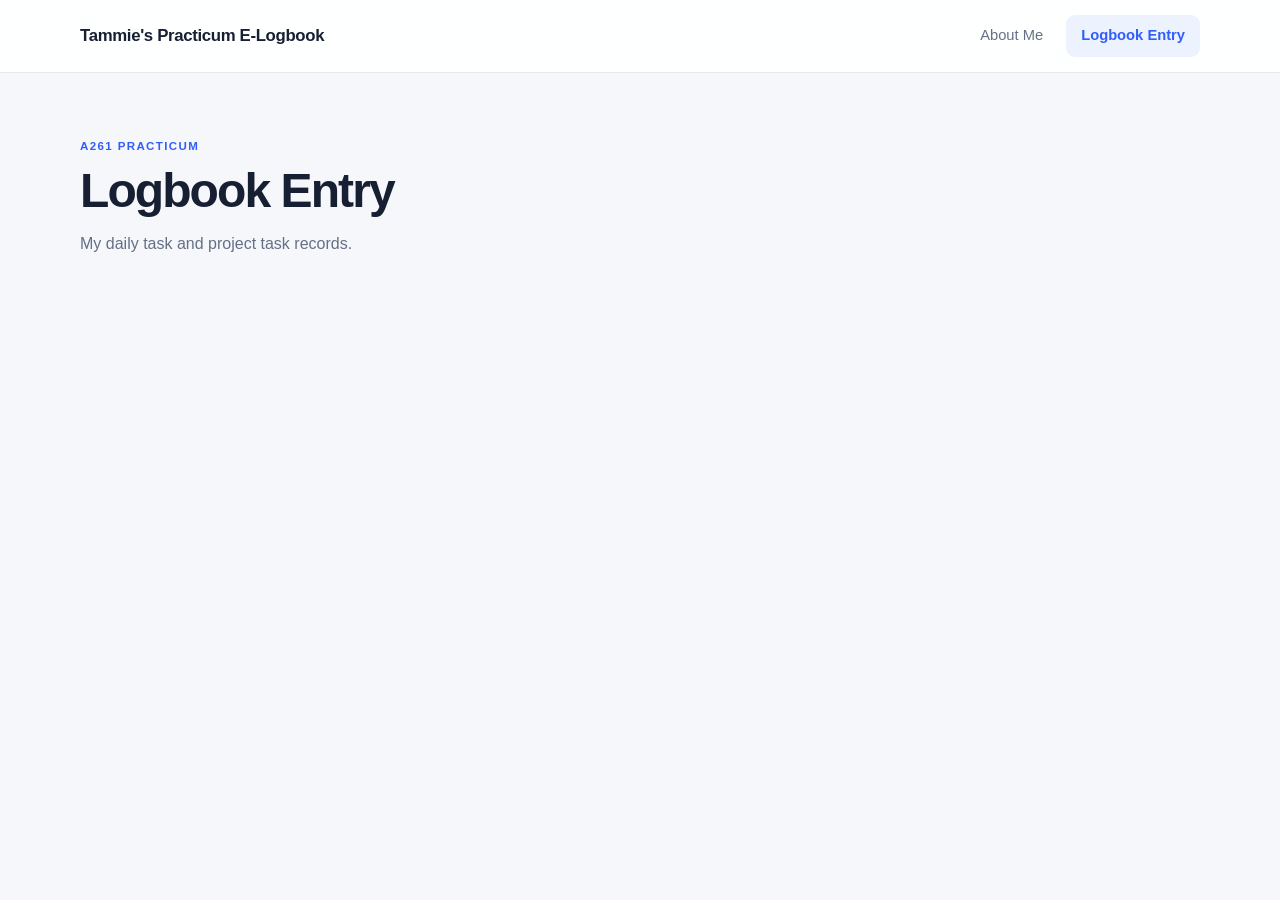
==== logbook.html @ 85a48ab7 "Build About Me page" ====
<!DOCTYPE html>
<html lang="en">
<head>
    <meta charset="UTF-8">
    <meta name="viewport" content="width=device-width, initial-scale=1.0">

    <title>Practicum E-Logbook</title>

    <link rel="stylesheet" href="assets/css/style.css">
</head>

<body>

    <header class="site-header">

        <div class="navbar container">

            <a href="index.html" class="brand">
                Tammie's Practicum E-Logbook
            </a>

            <nav class="nav-menu">

                <a href="index.html" class="nav-link">
                    About Me
                </a>

                <a href="logbook.html" class="nav-link active">
                    Logbook Entry
                </a>

            </nav>

        </div>

    </header>


    <main class="container main-content">

        <section class="page-heading">

            <p class="eyebrow">
                A261 PRACTICUM
            </p>

            <h1>
                Logbook Entry
            </h1>

            <p>
                My daily task and project task records.
            </p>

        </section>

    </main>

</body>
</html>
---- assets/css/style.css ----
/* ========================================
   GLOBAL
======================================== */

:root {
    --background: #f5f7fb;
    --surface: #ffffff;

    --text-primary: #172033;
    --text-secondary: #667085;

    --border: #e5e9f0;

    --primary: #315efb;
    --primary-dark: #2448c8;
    --primary-light: #edf2ff;

    --shadow:
        0 8px 30px rgba(16, 24, 40, 0.06);

    --radius-lg: 20px;
    --radius-md: 14px;
}


* {
    box-sizing: border-box;
    margin: 0;
    padding: 0;
}


html {
    scroll-behavior: smooth;
}


body {
    font-family:
        Inter,
        -apple-system,
        BlinkMacSystemFont,
        "Segoe UI",
        Arial,
        sans-serif;

    background: var(--background);
    color: var(--text-primary);

    line-height: 1.6;
}


a {
    color: inherit;
    text-decoration: none;
}


.container {
    width: min(1120px, calc(100% - 40px));
    margin: 0 auto;
}



/* ========================================
   HEADER
======================================== */

.site-header {
    background: rgba(255, 255, 255, 0.95);
    border-bottom: 1px solid var(--border);

    position: sticky;
    top: 0;

    z-index: 100;
}


.navbar {
    min-height: 72px;

    display: flex;
    align-items: center;
    justify-content: space-between;
}


.brand {
    font-size: 1.05rem;
    font-weight: 700;

    letter-spacing: -0.02em;
}


.nav-menu {
    display: flex;
    align-items: center;

    gap: 8px;
}


.nav-link {
    padding: 9px 15px;

    border-radius: 9px;

    color: var(--text-secondary);

    font-size: 0.92rem;
    font-weight: 500;

    transition: 0.2s ease;
}


.nav-link:hover {
    background: var(--primary-light);
    color: var(--primary);
}


.nav-link.active {
    background: var(--primary-light);
    color: var(--primary);

    font-weight: 600;
}



/* ========================================
   MAIN CONTENT
======================================== */

.main-content {
    padding-top: 64px;
    padding-bottom: 80px;
}


.page-heading {
    max-width: 700px;

    margin-bottom: 34px;
}


.eyebrow,
.section-label {
    color: var(--primary);

    font-size: 0.72rem;
    font-weight: 700;

    letter-spacing: 0.12em;

    text-transform: uppercase;
}


.page-heading h1 {
    margin-top: 8px;

    font-size: clamp(2rem, 5vw, 3rem);

    letter-spacing: -0.04em;

    line-height: 1.15;
}


.page-heading > p:last-child {
    color: var(--text-secondary);

    margin-top: 12px;

    font-size: 1rem;
}



/* ========================================
   PROGRESS CARD
======================================== */

.progress-card {
    background:
        linear-gradient(
            135deg,
            #172033,
            #253152
        );

    color: white;

    padding: 30px;

    border-radius: var(--radius-lg);

    box-shadow: var(--shadow);

    margin-bottom: 26px;
}


.progress-header {
    display: flex;
    align-items: flex-start;
    justify-content: space-between;

    gap: 20px;
}


.progress-card .section-label {
    color: #aabcfb;
}


.progress-header h2 {
    margin-top: 5px;

    font-size: 1.5rem;

    letter-spacing: -0.03em;
}


.progress-percentage {
    font-size: 2rem;
    font-weight: 700;

    letter-spacing: -0.04em;
}


.practicum-period {
    margin-top: 26px;

    display: flex;
    justify-content: space-between;

    gap: 20px;

    color: #c7cedd;

    font-size: 0.9rem;
}


.practicum-period strong {
    color: white;

    font-weight: 600;
}


.progress-track {
    height: 10px;

    margin-top: 14px;

    background: rgba(255, 255, 255, 0.15);

    border-radius: 999px;

    overflow: hidden;
}


.progress-fill {
    width: 0%;
    height: 100%;

    background: #ffffff;

    border-radius: inherit;

    transition: width 0.6s ease;
}


.progress-footer {
    margin-top: 12px;

    display: flex;
    justify-content: space-between;

    color: #c7cedd;

    font-size: 0.82rem;
}



/* ========================================
   INFORMATION
======================================== */

.information-grid {
    display: grid;

    grid-template-columns:
        repeat(2, minmax(0, 1fr));

    gap: 26px;

    margin-bottom: 26px;
}


.info-card {
    background: var(--surface);

    border: 1px solid var(--border);

    border-radius: var(--radius-lg);

    padding: 28px;

    box-shadow: var(--shadow);
}


.card-heading {
    display: flex;
    align-items: center;

    gap: 14px;

    margin-bottom: 25px;
}


.card-heading h2 {
    margin-top: 2px;

    font-size: 1.18rem;

    letter-spacing: -0.02em;
}


.card-number {
    width: 42px;
    height: 42px;

    flex-shrink: 0;

    display: grid;
    place-items: center;

    background: var(--primary-light);
    color: var(--primary);

    border-radius: 12px;

    font-size: 0.78rem;
    font-weight: 700;
}


.info-list {
    display: flex;
    flex-direction: column;
}


.info-row {
    display: grid;

    grid-template-columns:
        minmax(120px, 0.8fr)
        minmax(0, 1.5fr);

    gap: 18px;

    padding: 14px 0;

    border-bottom: 1px solid var(--border);
}


.info-row:last-child {
    border-bottom: 0;
}


.info-label {
    color: var(--text-secondary);

    font-size: 0.85rem;
}


.info-value {
    font-size: 0.9rem;
    font-weight: 500;

    overflow-wrap: anywhere;
}



/* ========================================
   UNIVERSITY SUPERVISOR
======================================== */

.supervisor-card {
    margin-bottom: 0;
}


.supervisor-grid {
    display: grid;

    grid-template-columns:
        repeat(2, minmax(0, 1fr));

    gap: 20px;
}


.supervisor-item {
    padding: 20px;

    border: 1px solid var(--border);

    background: #fafbfc;

    border-radius: var(--radius-md);
}


.supervisor-title {
    color: var(--text-secondary);

    font-size: 0.78rem;

    margin-bottom: 5px;
}


.supervisor-item h3 {
    font-size: 1rem;

    margin-bottom: 5px;
}


.supervisor-item > p:not(.supervisor-title) {
    color: var(--text-secondary);

    font-size: 0.85rem;
}


.supervisor-item a {
    display: inline-block;

    margin-top: 10px;

    color: var(--primary);

    font-size: 0.85rem;
    font-weight: 500;
}



/* ========================================
   FOOTER
======================================== */

.site-footer {
    padding: 28px 0;

    background: white;

    border-top: 1px solid var(--border);

    color: var(--text-secondary);

    text-align: center;

    font-size: 0.8rem;
}


.footer-note {
    margin-top: 3px;
}



/* ========================================
   TABLET
======================================== */

@media (max-width: 850px) {

    .information-grid {
        grid-template-columns: 1fr;
    }


    .supervisor-grid {
        grid-template-columns: 1fr;
    }

}



/* ========================================
   MOBILE
======================================== */

@media (max-width: 600px) {

    .container {
        width: min(100% - 28px, 1120px);
    }


    .navbar {
        min-height: auto;

        padding-top: 14px;
        padding-bottom: 14px;

        flex-direction: column;
        align-items: flex-start;

        gap: 12px;
    }


    .nav-menu {
        width: 100%;
    }


    .nav-link {
        flex: 1;

        text-align: center;
    }


    .main-content {
        padding-top: 40px;
        padding-bottom: 50px;
    }


    .progress-card {
        padding: 22px;
    }


    .progress-percentage {
        font-size: 1.6rem;
    }


    .practicum-period {
        flex-direction: column;

        gap: 3px;
    }


    .info-card {
        padding: 22px;
    }


    .info-row {
        grid-template-columns: 1fr;

        gap: 4px;
    }


    .progress-footer {
        flex-direction: column;

        gap: 2px;
    }

}
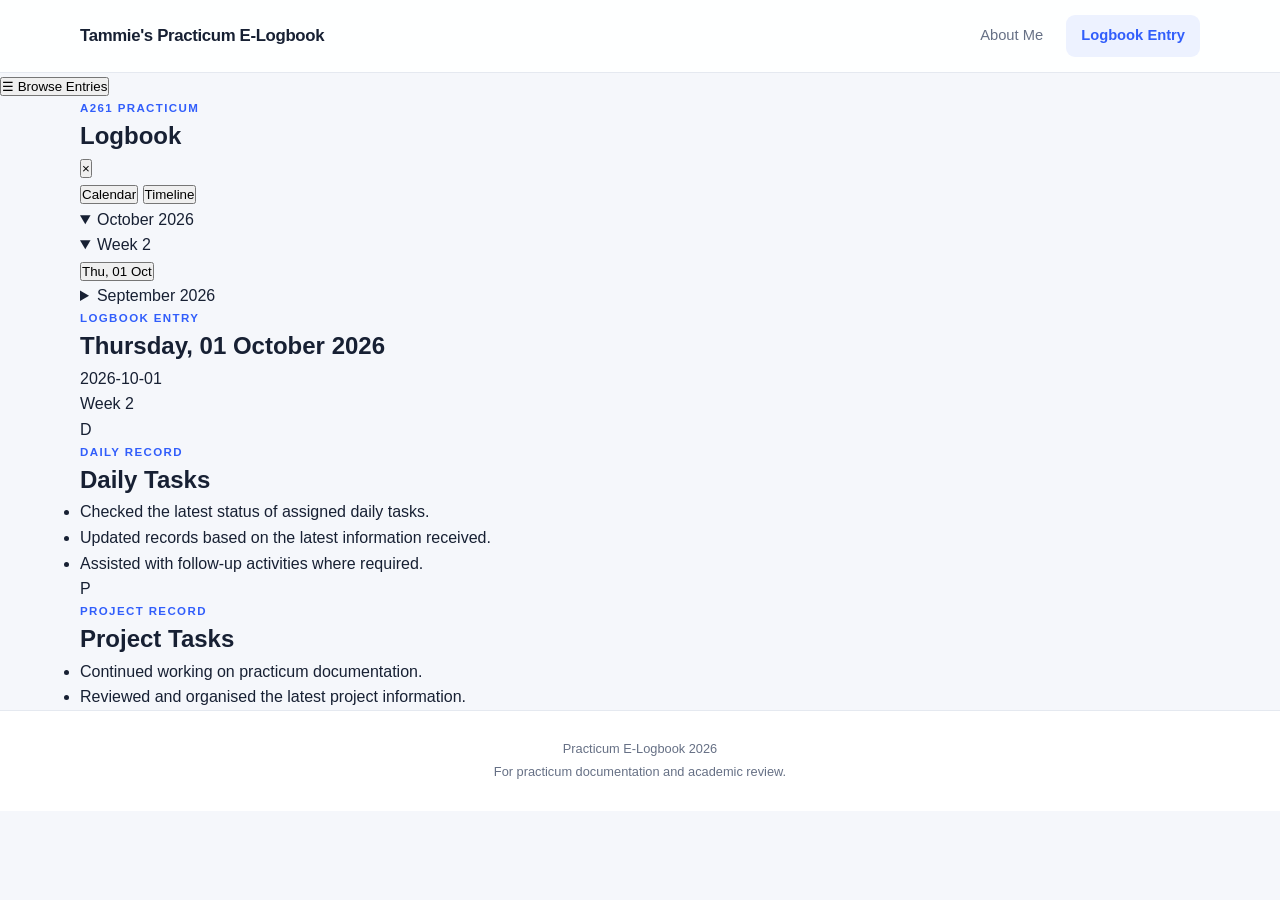
==== commit 087fa917: "Build logbook calendar and timeline interface" ====
--- a/logbook.html
+++ b/logbook.html
@@ -1,31 +1,57 @@
 <!DOCTYPE html>
 <html lang="en">
+
 <head>
     <meta charset="UTF-8">
-    <meta name="viewport" content="width=device-width, initial-scale=1.0">
-
-    <title>Practicum E-Logbook</title>
-
-    <link rel="stylesheet" href="assets/css/style.css">
+
+    <meta
+        name="viewport"
+        content="width=device-width, initial-scale=1.0"
+    >
+
+    <title>
+        Practicum E-Logbook | Logbook Entry
+    </title>
+
+    <link
+        rel="stylesheet"
+        href="assets/css/style.css"
+    >
 </head>
 
+
 <body>
 
+    <!-- =====================================
+         HEADER
+    ====================================== -->
+
     <header class="site-header">
 
         <div class="navbar container">
 
-            <a href="index.html" class="brand">
+            <a
+                href="index.html"
+                class="brand"
+            >
                 Tammie's Practicum E-Logbook
             </a>
 
+
             <nav class="nav-menu">
 
-                <a href="index.html" class="nav-link">
+                <a
+                    href="index.html"
+                    class="nav-link"
+                >
                     About Me
                 </a>
 
-                <a href="logbook.html" class="nav-link active">
+
+                <a
+                    href="logbook.html"
+                    class="nav-link active"
+                >
                     Logbook Entry
                 </a>
 
@@ -36,25 +62,345 @@
     </header>
 
 
-    <main class="container main-content">
-
-        <section class="page-heading">
-
-            <p class="eyebrow">
-                A261 PRACTICUM
+    <!-- =====================================
+         MOBILE DRAWER BUTTON
+    ====================================== -->
+
+    <button
+        class="drawer-toggle"
+        id="drawerToggle"
+        type="button"
+        aria-label="Open logbook navigation"
+    >
+        ☰
+        <span>Browse Entries</span>
+    </button>
+
+
+    <div
+        class="drawer-overlay"
+        id="drawerOverlay"
+    ></div>
+
+
+    <!-- =====================================
+         LOGBOOK
+    ====================================== -->
+
+    <!--
+        Change data-practicum-start
+        to your actual official practicum start date.
+    -->
+
+    <main
+        class="logbook-shell container"
+        id="logbookApp"
+        data-practicum-start="2026-09-22"
+    >
+
+
+        <!-- =================================
+             LEFT DRAWER / SIDEBAR
+        ================================== -->
+
+        <aside
+            class="logbook-drawer"
+            id="logbookDrawer"
+        >
+
+            <div class="drawer-header">
+
+                <div>
+                    <p class="section-label">
+                        A261 PRACTICUM
+                    </p>
+
+                    <h2>
+                        Logbook
+                    </h2>
+                </div>
+
+
+                <button
+                    class="drawer-close"
+                    id="drawerClose"
+                    type="button"
+                    aria-label="Close navigation"
+                >
+                    ×
+                </button>
+
+            </div>
+
+
+            <!-- Calendar / Timeline switch -->
+
+            <div class="drawer-view-switch">
+
+                <button
+                    class="drawer-view-button"
+                    id="calendarViewButton"
+                    type="button"
+                    data-view="calendar"
+                >
+                    Calendar
+                </button>
+
+
+                <button
+                    class="drawer-view-button active"
+                    id="timelineViewButton"
+                    type="button"
+                    data-view="timeline"
+                >
+                    Timeline
+                </button>
+
+            </div>
+
+
+            <!-- =============================
+                 CALENDAR VIEW
+            ============================== -->
+
+            <div
+                class="drawer-panel"
+                id="calendarPanel"
+                hidden
+            >
+
+                <div class="calendar-header">
+
+                    <button
+                        id="previousMonth"
+                        class="calendar-nav-button"
+                        type="button"
+                        aria-label="Previous month"
+                    >
+                        ←
+                    </button>
+
+
+                    <h3 id="calendarMonthTitle">
+                        Month
+                    </h3>
+
+
+                    <button
+                        id="nextMonth"
+                        class="calendar-nav-button"
+                        type="button"
+                        aria-label="Next month"
+                    >
+                        →
+                    </button>
+
+                </div>
+
+
+                <div class="calendar-weekdays">
+
+                    <span>Sun</span>
+                    <span>Mon</span>
+                    <span>Tue</span>
+                    <span>Wed</span>
+                    <span>Thu</span>
+                    <span>Fri</span>
+                    <span>Sat</span>
+
+                </div>
+
+
+                <div
+                    class="calendar-grid"
+                    id="calendarGrid"
+                ></div>
+
+            </div>
+
+
+            <!-- =============================
+                 TIMELINE VIEW
+            ============================== -->
+
+            <div
+                class="drawer-panel"
+                id="timelinePanel"
+            >
+
+                <div
+                    class="timeline-list"
+                    id="timelineList"
+                >
+
+                    <p class="drawer-loading">
+                        Loading logbook...
+                    </p>
+
+                </div>
+
+            </div>
+
+        </aside>
+
+
+        <!-- =================================
+             MAIN ENTRY DISPLAY
+        ================================== -->
+
+        <section class="logbook-content">
+
+
+            <!-- Entry heading -->
+
+            <div class="entry-heading">
+
+                <div>
+
+                    <p class="section-label">
+                        LOGBOOK ENTRY
+                    </p>
+
+                    <h1 id="selectedDateTitle">
+                        Select a logbook entry
+                    </h1>
+
+
+                    <p
+                        class="entry-date-code"
+                        id="selectedDateCode"
+                    >
+                        Choose a date from the Calendar or Timeline.
+                    </p>
+
+                </div>
+
+
+                <span
+                    class="week-badge"
+                    id="selectedWeekBadge"
+                    hidden
+                >
+                    Week 1
+                </span>
+
+            </div>
+
+
+            <!-- =============================
+                 DAILY TASKS
+            ============================== -->
+
+            <article class="task-card">
+
+                <div class="task-card-header">
+
+                    <div class="task-icon">
+                        D
+                    </div>
+
+
+                    <div>
+
+                        <p class="section-label">
+                            DAILY RECORD
+                        </p>
+
+                        <h2>
+                            Daily Tasks
+                        </h2>
+
+                    </div>
+
+                </div>
+
+
+                <div
+                    class="task-content"
+                    id="dailyTasks"
+                >
+
+                    <p class="empty-task-message">
+                        Select a date to view the daily tasks.
+                    </p>
+
+                </div>
+
+            </article>
+
+
+            <!-- =============================
+                 PROJECT TASKS
+            ============================== -->
+
+            <article class="task-card">
+
+                <div class="task-card-header">
+
+                    <div class="task-icon">
+                        P
+                    </div>
+
+
+                    <div>
+
+                        <p class="section-label">
+                            PROJECT RECORD
+                        </p>
+
+                        <h2>
+                            Project Tasks
+                        </h2>
+
+                    </div>
+
+                </div>
+
+
+                <div
+                    class="task-content"
+                    id="projectTasks"
+                >
+
+                    <p class="empty-task-message">
+                        Select a date to view the project tasks.
+                    </p>
+
+                </div>
+
+            </article>
+
+        </section>
+
+    </main>
+
+
+    <!-- =====================================
+         FOOTER
+    ====================================== -->
+
+    <footer class="site-footer">
+
+        <div class="container">
+
+            <p>
+                Practicum E-Logbook
+                <span id="currentYear"></span>
             </p>
 
-            <h1>
-                Logbook Entry
-            </h1>
-
-            <p>
-                My daily task and project task records.
+
+            <p class="footer-note">
+                For practicum documentation and academic review.
             </p>
 
-        </section>
-
-    </main>
+        </div>
+
+    </footer>
+
+
+    <script src="assets/js/app.js"></script>
+    <script src="assets/js/logbook.js"></script>
 
 </body>
+
 </html>
--- a/assets/css/style.css
+++ b/assets/css/style.css
@@ -594,4 +594,793 @@
         gap: 2px;
     }
 
+/* ========================================
+   LOGBOOK PAGE
+======================================== */
+
+.logbook-shell {
+    display: grid;
+
+    grid-template-columns:
+        300px
+        minmax(0, 1fr);
+
+    gap: 30px;
+
+    padding-top: 44px;
+    padding-bottom: 80px;
+
+    min-height: calc(100vh - 72px);
+}
+
+
+
+/* ========================================
+   LOGBOOK DRAWER
+======================================== */
+
+.logbook-drawer {
+    position: sticky;
+
+    top: 100px;
+
+    align-self: start;
+
+    max-height: calc(100vh - 125px);
+
+    overflow-y: auto;
+
+    background: var(--surface);
+
+    border: 1px solid var(--border);
+
+    border-radius: var(--radius-lg);
+
+    box-shadow: var(--shadow);
+
+    padding: 22px;
+}
+
+
+.drawer-header {
+    display: flex;
+
+    align-items: center;
+    justify-content: space-between;
+
+    gap: 15px;
+
+    margin-bottom: 20px;
+}
+
+
+.drawer-header h2 {
+    margin-top: 3px;
+
+    font-size: 1.35rem;
+
+    letter-spacing: -0.03em;
+}
+
+
+.drawer-close {
+    display: none;
+
+    border: 0;
+    background: transparent;
+
+    color: var(--text-secondary);
+
+    font-size: 1.8rem;
+
+    cursor: pointer;
+}
+
+
+
+/* ========================================
+   CALENDAR / TIMELINE SWITCH
+======================================== */
+
+.drawer-view-switch {
+    display: grid;
+
+    grid-template-columns: 1fr 1fr;
+
+    padding: 4px;
+
+    margin-bottom: 22px;
+
+    background: #f1f3f7;
+
+    border-radius: 10px;
+}
+
+
+.drawer-view-button {
+    border: 0;
+
+    background: transparent;
+
+    padding: 9px 10px;
+
+    border-radius: 8px;
+
+    font-family: inherit;
+
+    font-size: 0.85rem;
+    font-weight: 600;
+
+    color: var(--text-secondary);
+
+    cursor: pointer;
+
+    transition: 0.2s ease;
+}
+
+
+.drawer-view-button:hover {
+    color: var(--primary);
+}
+
+
+.drawer-view-button.active {
+    background: white;
+
+    color: var(--primary);
+
+    box-shadow:
+        0 2px 8px rgba(16, 24, 40, 0.08);
+}
+
+
+.drawer-loading {
+    color: var(--text-secondary);
+
+    font-size: 0.85rem;
+
+    padding: 12px 0;
+}
+
+
+
+/* ========================================
+   CALENDAR
+======================================== */
+
+.calendar-header {
+    display: grid;
+
+    grid-template-columns:
+        34px
+        1fr
+        34px;
+
+    align-items: center;
+
+    gap: 8px;
+
+    margin-bottom: 16px;
+}
+
+
+.calendar-header h3 {
+    text-align: center;
+
+    font-size: 0.95rem;
+}
+
+
+.calendar-nav-button {
+    width: 34px;
+    height: 34px;
+
+    border: 1px solid var(--border);
+
+    background: white;
+
+    border-radius: 8px;
+
+    cursor: pointer;
+
+    color: var(--text-secondary);
+
+    transition: 0.2s ease;
+}
+
+
+.calendar-nav-button:hover {
+    border-color: var(--primary);
+
+    color: var(--primary);
+}
+
+
+.calendar-weekdays,
+.calendar-grid {
+    display: grid;
+
+    grid-template-columns:
+        repeat(7, 1fr);
+
+    gap: 4px;
+}
+
+
+.calendar-weekdays {
+    margin-bottom: 7px;
+}
+
+
+.calendar-weekdays span {
+    text-align: center;
+
+    color: var(--text-secondary);
+
+    font-size: 0.66rem;
+    font-weight: 600;
+}
+
+
+.calendar-day {
+    aspect-ratio: 1;
+
+    display: grid;
+    place-items: center;
+
+    border: 0;
+
+    border-radius: 8px;
+
+    background: transparent;
+
+    color: #a1a8b5;
+
+    font-family: inherit;
+
+    font-size: 0.75rem;
+}
+
+
+button.calendar-day {
+    color: var(--text-primary);
+
+    cursor: pointer;
+
+    font-weight: 600;
+
+    background: var(--primary-light);
+
+    transition: 0.2s ease;
+}
+
+
+button.calendar-day:hover {
+    background: var(--primary);
+
+    color: white;
+}
+
+
+button.calendar-day.selected {
+    background: var(--primary);
+
+    color: white;
+}
+
+
+.calendar-day.today {
+    outline: 1px solid var(--primary);
+
+    outline-offset: -2px;
+}
+
+
+.calendar-day-empty {
+    aspect-ratio: 1;
+}
+
+
+
+/* ========================================
+   TIMELINE
+======================================== */
+
+.timeline-list {
+    display: flex;
+
+    flex-direction: column;
+
+    gap: 12px;
+}
+
+
+.timeline-month,
+.timeline-week {
+    border: 0;
+}
+
+
+.timeline-month > summary,
+.timeline-week > summary {
+    list-style: none;
+
+    cursor: pointer;
+}
+
+
+.timeline-month > summary::-webkit-details-marker,
+.timeline-week > summary::-webkit-details-marker {
+    display: none;
+}
+
+
+.timeline-month-title {
+    position: relative;
+
+    padding: 10px 28px 10px 10px;
+
+    border-radius: 9px;
+
+    font-size: 0.86rem;
+    font-weight: 700;
+
+    color: var(--text-primary);
+
+    background: #f7f8fa;
+}
+
+
+.timeline-month-title::after {
+    content: "⌄";
+
+    position: absolute;
+
+    right: 10px;
+    top: 50%;
+
+    transform:
+        translateY(-50%)
+        rotate(-90deg);
+
+    color: var(--text-secondary);
+
+    transition: transform 0.2s ease;
+}
+
+
+.timeline-month[open]
+.timeline-month-title::after {
+    transform:
+        translateY(-50%)
+        rotate(0deg);
+}
+
+
+.timeline-month-content {
+    padding:
+        8px
+        0
+        2px
+        10px;
+}
+
+
+.timeline-week {
+    margin-top: 5px;
+
+    border-left:
+        1px solid
+        var(--border);
+
+    padding-left: 11px;
+}
+
+
+.timeline-week-title {
+    position: relative;
+
+    padding: 6px 22px 6px 3px;
+
+    color: var(--text-secondary);
+
+    font-size: 0.76rem;
+    font-weight: 600;
+}
+
+
+.timeline-date-list {
+    display: flex;
+
+    flex-direction: column;
+
+    gap: 4px;
+
+    padding-bottom: 7px;
+}
+
+
+.timeline-date-button {
+    width: 100%;
+
+    border: 0;
+
+    background: transparent;
+
+    border-radius: 8px;
+
+    padding: 8px 10px;
+
+    text-align: left;
+
+    color: var(--text-secondary);
+
+    font-family: inherit;
+
+    font-size: 0.78rem;
+
+    cursor: pointer;
+
+    transition: 0.2s ease;
+}
+
+
+.timeline-date-button:hover {
+    background: var(--primary-light);
+
+    color: var(--primary);
+}
+
+
+.timeline-date-button.selected {
+    background: var(--primary);
+
+    color: white;
+
+    font-weight: 600;
+}
+
+
+
+/* ========================================
+   LOGBOOK CONTENT
+======================================== */
+
+.logbook-content {
+    min-width: 0;
+}
+
+
+.entry-heading {
+    display: flex;
+
+    align-items: flex-start;
+    justify-content: space-between;
+
+    gap: 20px;
+
+    margin-bottom: 28px;
+}
+
+
+.entry-heading h1 {
+    margin-top: 6px;
+
+    font-size:
+        clamp(1.8rem, 4vw, 2.7rem);
+
+    letter-spacing: -0.04em;
+
+    line-height: 1.15;
+}
+
+
+.entry-date-code {
+    margin-top: 8px;
+
+    color: var(--text-secondary);
+
+    font-size: 0.9rem;
+}
+
+
+.week-badge {
+    flex-shrink: 0;
+
+    padding: 8px 13px;
+
+    border-radius: 999px;
+
+    background: var(--primary-light);
+
+    color: var(--primary);
+
+    font-size: 0.8rem;
+    font-weight: 700;
+}
+
+
+
+/* ========================================
+   TASK CARDS
+======================================== */
+
+.task-card {
+    background: white;
+
+    border: 1px solid var(--border);
+
+    border-radius: var(--radius-lg);
+
+    padding: 28px;
+
+    box-shadow: var(--shadow);
+
+    margin-bottom: 24px;
+}
+
+
+.task-card-header {
+    display: flex;
+
+    align-items: center;
+
+    gap: 14px;
+
+    margin-bottom: 22px;
+}
+
+
+.task-card-header h2 {
+    margin-top: 2px;
+
+    font-size: 1.2rem;
+}
+
+
+.task-icon {
+    width: 42px;
+    height: 42px;
+
+    flex-shrink: 0;
+
+    display: grid;
+    place-items: center;
+
+    border-radius: 12px;
+
+    background: var(--primary-light);
+
+    color: var(--primary);
+
+    font-size: 0.78rem;
+    font-weight: 800;
+}
+
+
+.task-list {
+    display: flex;
+
+    flex-direction: column;
+
+    gap: 12px;
+
+    list-style: none;
+}
+
+
+.task-list li {
+    position: relative;
+
+    padding:
+        13px
+        15px
+        13px
+        38px;
+
+    background: #fafbfc;
+
+    border: 1px solid var(--border);
+
+    border-radius: 12px;
+
+    color: #344054;
+
+    font-size: 0.9rem;
+}
+
+
+.task-list li::before {
+    content: "";
+
+    position: absolute;
+
+    left: 16px;
+    top: 19px;
+
+    width: 7px;
+    height: 7px;
+
+    background: var(--primary);
+
+    border-radius: 50%;
+}
+
+
+.empty-task-message {
+    padding: 18px;
+
+    background: #fafbfc;
+
+    border:
+        1px dashed
+        var(--border);
+
+    border-radius: 12px;
+
+    color: var(--text-secondary);
+
+    font-size: 0.88rem;
+}
+
+
+
+/* ========================================
+   MOBILE DRAWER TOGGLE
+======================================== */
+
+.drawer-toggle {
+    display: none;
+}
+
+
+.drawer-overlay {
+    display: none;
+}
+
+
+
+/* ========================================
+   LOGBOOK TABLET
+======================================== */
+
+@media (max-width: 900px) {
+
+    .logbook-shell {
+        grid-template-columns: 260px 1fr;
+
+        gap: 20px;
+    }
+
+}
+
+
+
+/* ========================================
+   LOGBOOK MOBILE
+======================================== */
+
+@media (max-width: 720px) {
+
+    .drawer-toggle {
+        display: flex;
+
+        align-items: center;
+
+        gap: 8px;
+
+        position: fixed;
+
+        left: 14px;
+        bottom: 18px;
+
+        z-index: 180;
+
+        border: 0;
+
+        background: var(--primary);
+
+        color: white;
+
+        padding: 12px 16px;
+
+        border-radius: 999px;
+
+        box-shadow:
+            0 8px 25px
+            rgba(49, 94, 251, 0.3);
+
+        font-family: inherit;
+
+        font-size: 0.82rem;
+        font-weight: 600;
+
+        cursor: pointer;
+    }
+
+
+    .logbook-shell {
+        display: block;
+
+        padding-top: 38px;
+        padding-bottom: 70px;
+    }
+
+
+    .logbook-drawer {
+        position: fixed;
+
+        top: 0;
+        left: 0;
+
+        z-index: 220;
+
+        width: min(320px, 88vw);
+        height: 100vh;
+
+        max-height: none;
+
+        border-radius: 0;
+
+        transform:
+            translateX(-105%);
+
+        transition:
+            transform 0.25s ease;
+
+        padding-top: 25px;
+    }
+
+
+    .logbook-drawer.open {
+        transform:
+            translateX(0);
+    }
+
+
+    .drawer-close {
+        display: block;
+    }
+
+
+    .drawer-overlay {
+        display: block;
+
+        position: fixed;
+
+        inset: 0;
+
+        z-index: 210;
+
+        background:
+            rgba(15, 23, 42, 0.42);
+
+        opacity: 0;
+
+        visibility: hidden;
+
+        transition: 0.25s ease;
+    }
+
+
+    .drawer-overlay.open {
+        opacity: 1;
+
+        visibility: visible;
+    }
+
+
+    .entry-heading {
+        flex-direction: column;
+
+        gap: 13px;
+    }
+
+
+    .task-card {
+        padding: 22px;
+    }
+
+}
+    
 }
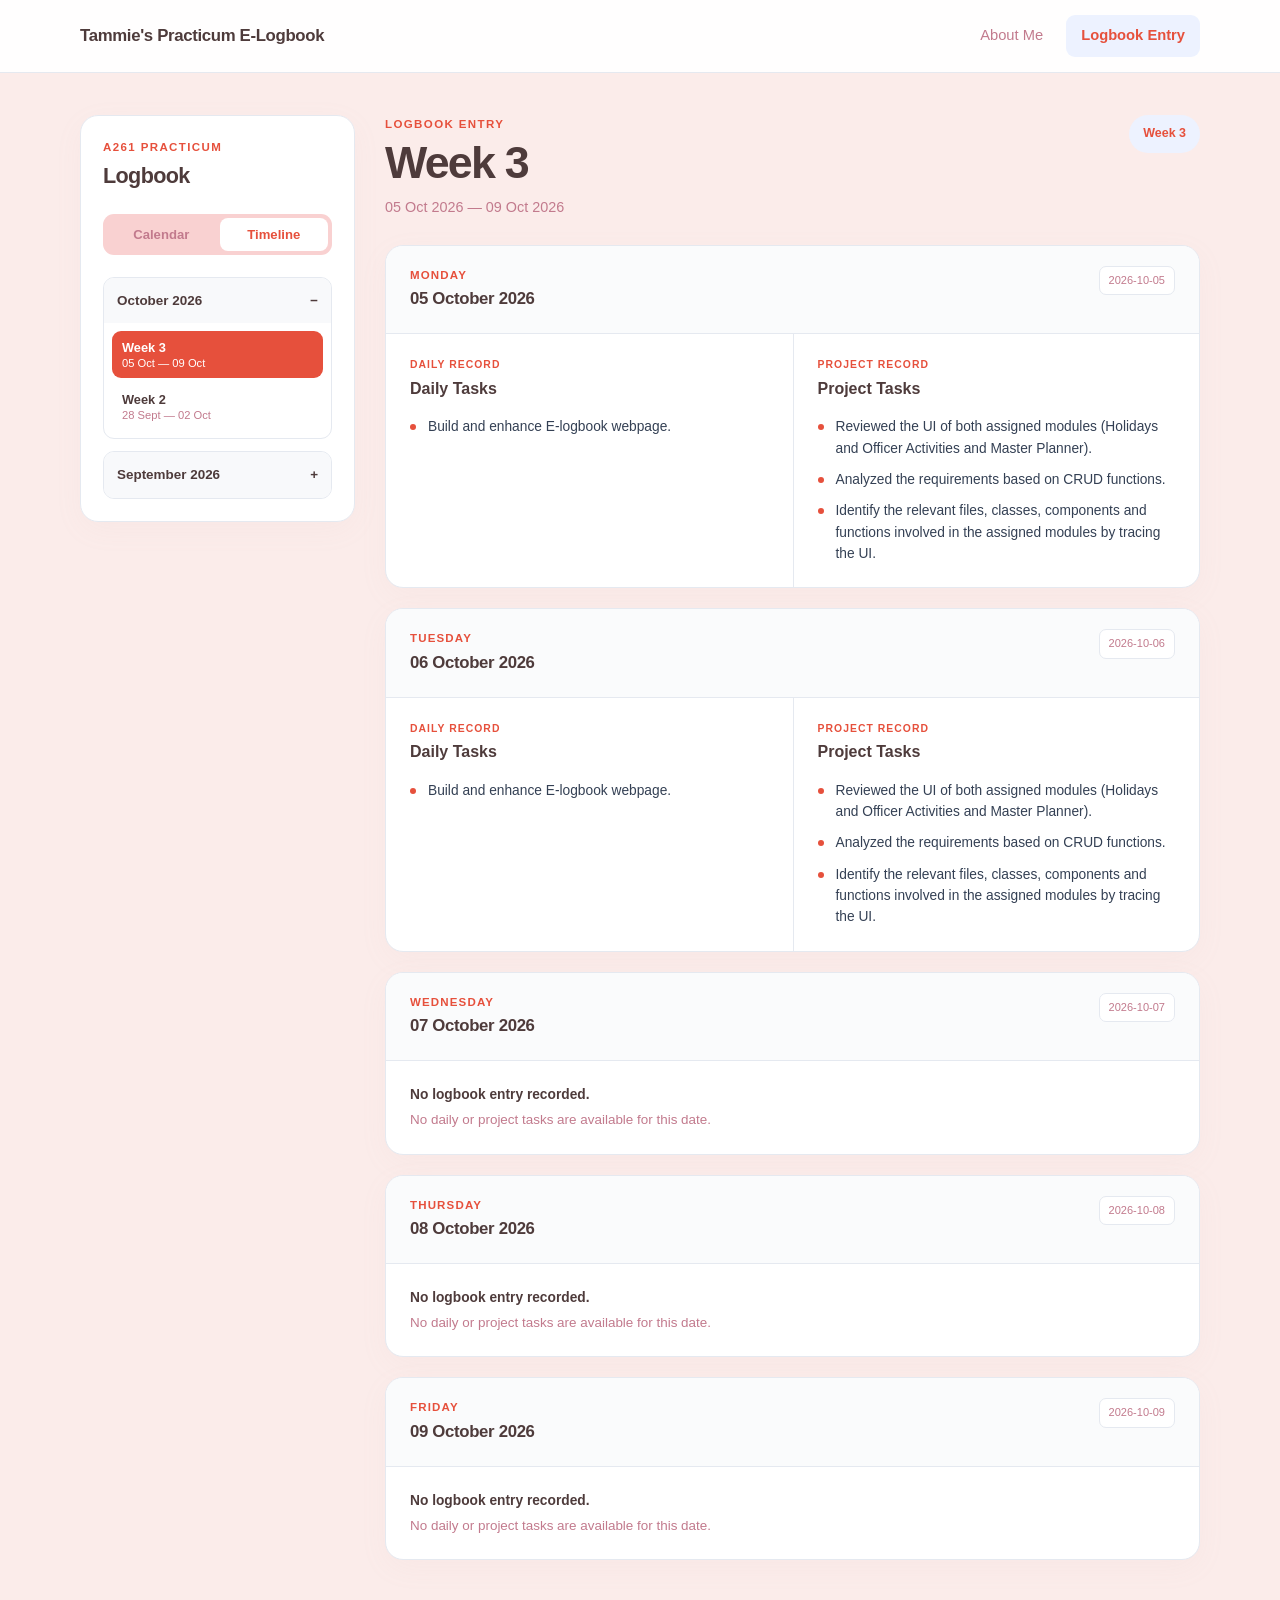
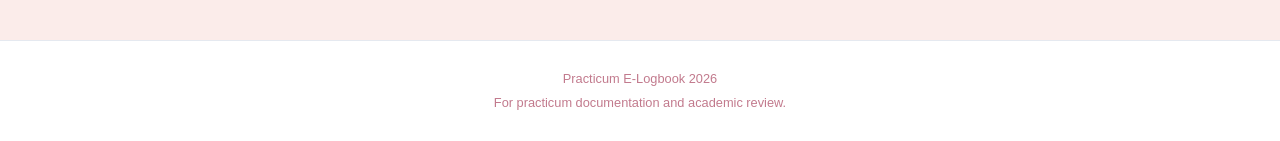
==== commit 3e1fdb80: "Adding profile picture and enhance logbook entry page" ====
--- a/logbook.html
+++ b/logbook.html
@@ -2,6 +2,7 @@
 <html lang="en">
 
 <head>
+
     <meta charset="UTF-8">
 
     <meta
@@ -13,14 +14,25 @@
         Practicum E-Logbook | Logbook Entry
     </title>
 
+
+    <!-- Global CSS -->
     <link
         rel="stylesheet"
         href="assets/css/style.css"
     >
+
+
+    <!-- Logbook CSS -->
+    <link
+        rel="stylesheet"
+        href="assets/css/logbook.css"
+    >
+
 </head>
 
 
 <body>
+
 
     <!-- =====================================
          HEADER
@@ -62,55 +74,59 @@
     </header>
 
 
+
     <!-- =====================================
          MOBILE DRAWER BUTTON
     ====================================== -->
 
     <button
-        class="drawer-toggle"
-        id="drawerToggle"
+        class="week-drawer-toggle"
+        id="weekDrawerToggle"
         type="button"
-        aria-label="Open logbook navigation"
     >
         ☰
-        <span>Browse Entries</span>
+        <span>Browse Logbook</span>
     </button>
 
 
     <div
-        class="drawer-overlay"
-        id="drawerOverlay"
+        class="week-drawer-overlay"
+        id="weekDrawerOverlay"
     ></div>
 
 
+
     <!-- =====================================
-         LOGBOOK
+         LOGBOOK APP
+
+         If your official Week 1 starts
+         10 August 2026, keep this date.
+
+         If Week 1 should start 27 July,
+         change it to 2026-07-27.
     ====================================== -->
 
-    <!--
-        Change data-practicum-start
-        to your actual official practicum start date.
-    -->
-
     <main
-        class="logbook-shell container"
+        class="week-logbook container"
         id="logbookApp"
-        data-practicum-start="2026-09-22"
+        data-practicum-start="2026-09-21"
     >
 
 
         <!-- =================================
-             LEFT DRAWER / SIDEBAR
+             LEFT SIDEBAR
         ================================== -->
 
         <aside
-            class="logbook-drawer"
-            id="logbookDrawer"
+            class="week-sidebar"
+            id="weekSidebar"
         >
 
-            <div class="drawer-header">
+
+            <div class="week-sidebar-heading">
 
                 <div>
+
                     <p class="section-label">
                         A261 PRACTICUM
                     </p>
@@ -118,14 +134,14 @@
                     <h2>
                         Logbook
                     </h2>
+
                 </div>
 
 
                 <button
-                    class="drawer-close"
-                    id="drawerClose"
+                    class="week-drawer-close"
+                    id="weekDrawerClose"
                     type="button"
-                    aria-label="Close navigation"
                 >
                     ×
                 </button>
@@ -133,25 +149,24 @@
             </div>
 
 
-            <!-- Calendar / Timeline switch -->
-
-            <div class="drawer-view-switch">
+
+            <!-- VIEW SWITCH -->
+
+            <div class="logbook-view-switch">
 
                 <button
-                    class="drawer-view-button"
+                    class="logbook-view-button"
                     id="calendarViewButton"
                     type="button"
-                    data-view="calendar"
                 >
                     Calendar
                 </button>
 
 
                 <button
-                    class="drawer-view-button active"
+                    class="logbook-view-button active"
                     id="timelineViewButton"
                     type="button"
-                    data-view="timeline"
                 >
                     Timeline
                 </button>
@@ -159,25 +174,24 @@
             </div>
 
 
-            <!-- =============================
-                 CALENDAR VIEW
-            ============================== -->
+
+            <!-- =================================
+                 CALENDAR
+            ================================== -->
 
             <div
-                class="drawer-panel"
+                class="logbook-side-panel"
                 id="calendarPanel"
                 hidden
             >
 
-                <div class="calendar-header">
+                <div class="mini-calendar-header">
 
                     <button
                         id="previousMonth"
-                        class="calendar-nav-button"
                         type="button"
-                        aria-label="Previous month"
                     >
-                        ←
+                        ‹
                     </button>
 
 
@@ -188,52 +202,51 @@
 
                     <button
                         id="nextMonth"
-                        class="calendar-nav-button"
                         type="button"
-                        aria-label="Next month"
                     >
-                        →
+                        ›
                     </button>
 
                 </div>
 
 
-                <div class="calendar-weekdays">
-
-                    <span>Sun</span>
+                <div class="mini-calendar-weekdays">
+
                     <span>Mon</span>
                     <span>Tue</span>
                     <span>Wed</span>
                     <span>Thu</span>
                     <span>Fri</span>
                     <span>Sat</span>
+                    <span>Sun</span>
 
                 </div>
 
 
                 <div
-                    class="calendar-grid"
+                    class="mini-calendar-grid"
                     id="calendarGrid"
                 ></div>
 
             </div>
 
 
-            <!-- =============================
-                 TIMELINE VIEW
-            ============================== -->
+
+            <!-- =================================
+                 TIMELINE
+            ================================== -->
 
             <div
-                class="drawer-panel"
+                class="logbook-side-panel"
                 id="timelinePanel"
             >
 
                 <div
-                    class="timeline-list"
-                    id="timelineList"
-                >
-
-                    <p class="drawer-loading">
+                    class="week-timeline"
+                    id="weekTimeline"
+                >
+
+                    <p class="logbook-loading">
                         Loading logbook...
                     </p>
 
@@ -241,19 +254,19 @@
 
             </div>
 
+
         </aside>
 
 
+
         <!-- =================================
-             MAIN ENTRY DISPLAY
+             RIGHT CONTENT
         ================================== -->
 
-        <section class="logbook-content">
-
-
-            <!-- Entry heading -->
-
-            <div class="entry-heading">
+        <section class="week-content">
+
+
+            <header class="week-content-heading">
 
                 <div>
 
@@ -261,118 +274,43 @@
                         LOGBOOK ENTRY
                     </p>
 
-                    <h1 id="selectedDateTitle">
-                        Select a logbook entry
+
+                    <h1 id="weekTitle">
+                        Week
                     </h1>
 
 
-                    <p
-                        class="entry-date-code"
-                        id="selectedDateCode"
-                    >
-                        Choose a date from the Calendar or Timeline.
+                    <p id="weekDateRange">
+                        Select a week to view logbook entries.
                     </p>
 
                 </div>
 
 
-                <span
-                    class="week-badge"
-                    id="selectedWeekBadge"
-                    hidden
-                >
-                    Week 1
-                </span>
-
-            </div>
-
-
-            <!-- =============================
-                 DAILY TASKS
-            ============================== -->
-
-            <article class="task-card">
-
-                <div class="task-card-header">
-
-                    <div class="task-icon">
-                        D
-                    </div>
-
-
-                    <div>
-
-                        <p class="section-label">
-                            DAILY RECORD
-                        </p>
-
-                        <h2>
-                            Daily Tasks
-                        </h2>
-
-                    </div>
-
-                </div>
-
-
                 <div
-                    class="task-content"
-                    id="dailyTasks"
-                >
-
-                    <p class="empty-task-message">
-                        Select a date to view the daily tasks.
-                    </p>
-
-                </div>
-
-            </article>
-
-
-            <!-- =============================
-                 PROJECT TASKS
-            ============================== -->
-
-            <article class="task-card">
-
-                <div class="task-card-header">
-
-                    <div class="task-icon">
-                        P
-                    </div>
-
-
-                    <div>
-
-                        <p class="section-label">
-                            PROJECT RECORD
-                        </p>
-
-                        <h2>
-                            Project Tasks
-                        </h2>
-
-                    </div>
-
-                </div>
-
-
-                <div
-                    class="task-content"
-                    id="projectTasks"
-                >
-
-                    <p class="empty-task-message">
-                        Select a date to view the project tasks.
-                    </p>
-
-                </div>
-
-            </article>
+                    class="week-number-badge"
+                    id="weekNumberBadge"
+                >
+                    Week
+                </div>
+
+            </header>
+
+
+
+            <!-- Monday - Friday inserted here -->
+
+            <div
+                class="week-entry-list"
+                id="weekEntryList"
+            ></div>
+
 
         </section>
 
+
     </main>
+
 
 
     <!-- =====================================
@@ -388,7 +326,6 @@
                 <span id="currentYear"></span>
             </p>
 
-
             <p class="footer-note">
                 For practicum documentation and academic review.
             </p>
@@ -398,9 +335,11 @@
     </footer>
 
 
+
     <script src="assets/js/app.js"></script>
     <script src="assets/js/logbook.js"></script>
 
+
 </body>
 
 </html>
--- a/assets/css/style.css
+++ b/assets/css/style.css
@@ -3,20 +3,20 @@
 ======================================== */
 
 :root {
-    --background: #f5f7fb;
+    --background: #fbecea;
     --surface: #ffffff;
 
-    --text-primary: #172033;
-    --text-secondary: #667085;
+    --text-primary: #4e3b3b;
+    --text-secondary: #c27a8d;
 
     --border: #e5e9f0;
 
-    --primary: #315efb;
-    --primary-dark: #2448c8;
+    --primary: #e6503c;
+    --primary-dark: #e7caba;
     --primary-light: #edf2ff;
 
     --shadow:
-        0 8px 30px rgba(16, 24, 40, 0.06);
+        0 8px 30px rgba(200, 169, 169, 0.056);
 
     --radius-lg: 20px;
     --radius-md: 14px;
@@ -193,10 +193,10 @@
         linear-gradient(
             135deg,
             #172033,
-            #253152
+            #0e162e
         );
 
-    color: white;
+    color: rgb(238, 173, 173);
 
     padding: 30px;
 
@@ -218,7 +218,7 @@
 
 
 .progress-card .section-label {
-    color: #aabcfb;
+    color: #b4c3f9;
 }
 
 
@@ -405,8 +405,6 @@
     overflow-wrap: anywhere;
 }
 
-
-
 /* ========================================
    UNIVERSITY SUPERVISOR
 ======================================== */
@@ -471,8 +469,6 @@
     font-weight: 500;
 }
 
-
-
 /* ========================================
    FOOTER
 ======================================== */
@@ -495,8 +491,6 @@
 .footer-note {
     margin-top: 3px;
 }
-
-
 
 /* ========================================
    TABLET
@@ -594,43 +588,73 @@
         gap: 2px;
     }
 
-/* ========================================
-   LOGBOOK PAGE
-======================================== */
-
-.logbook-shell {
+
+/* ========================================
+   COMPACT PRACTICUM PROGRESS
+======================================== */
+
+.compact-progress {
+    padding: 18px 22px;
+
+    margin-bottom: 24px;
+
+    border-radius: 16px;
+}
+
+
+.compact-progress-top {
+    display: flex;
+
+    justify-content: space-between;
+    align-items: center;
+
+    gap: 20px;
+
+    margin-bottom: 12px;
+}
+
+
+.progress-small-label {
+    display: block;
+
+    color: #aabcfb;
+
+    font-size: 0.68rem;
+    font-weight: 700;
+
+    letter-spacing: 0.12em;
+
+    margin-bottom: 2px;
+}
+
+
+.compact-progress-top strong {
+    font-size: 0.9rem;
+}
+
+
+.compact-percentage {
+    font-size: 1.35rem !important;
+}
+
+}
+
+/* ========================================
+   ABOUT ME - PROFILE HEADER
+======================================== */
+
+.about-profile {
     display: grid;
 
     grid-template-columns:
-        300px
+        155px
         minmax(0, 1fr);
 
     gap: 30px;
 
-    padding-top: 44px;
-    padding-bottom: 80px;
-
-    min-height: calc(100vh - 72px);
-}
-
-
-
-/* ========================================
-   LOGBOOK DRAWER
-======================================== */
-
-.logbook-drawer {
-    position: sticky;
-
-    top: 100px;
-
-    align-self: start;
-
-    max-height: calc(100vh - 125px);
-
-    overflow-y: auto;
-
-    background: var(--surface);
+    align-items: start;
+
+    background: #ffffff;
 
     border: 1px solid var(--border);
 
@@ -638,749 +662,390 @@
 
     box-shadow: var(--shadow);
 
-    padding: 22px;
-}
-
-
-.drawer-header {
+    padding: 30px;
+
+    margin-bottom: 26px;
+}
+
+
+
+/* ========================================
+   PROFILE PHOTO
+======================================== */
+
+.about-photo-column {
+    width: 155px;
+
     display: flex;
 
+    justify-content: flex-start;
+    align-items: flex-start;
+}
+
+
+.student-photo {
+    display: block;
+
+    width: 135px !important;
+    height: 170px !important;
+
+    min-width: 135px;
+    max-width: 135px !important;
+
+    object-fit: cover;
+
+    border-radius: 14px;
+
+    border: 1px solid var(--border);
+
+    box-shadow:
+        0 5px 18px
+        rgba(16, 24, 40, 0.08);
+}
+
+
+
+/* ========================================
+   STUDENT INFORMATION
+======================================== */
+
+.about-profile-content {
+    min-width: 0;
+}
+
+
+.about-section-heading {
+    margin-bottom: 18px;
+}
+
+
+.about-section-heading h2 {
+    margin-top: 3px;
+
+    font-size: 1.25rem;
+
+    letter-spacing: -0.025em;
+}
+
+
+.student-details-grid {
+    display: grid;
+
+    grid-template-columns:
+        repeat(2, minmax(0, 1fr));
+
+    column-gap: 36px;
+    row-gap: 0;
+}
+
+
+.student-detail {
+    display: grid;
+
+    grid-template-columns:
+        115px
+        minmax(0, 1fr);
+
+    gap: 12px;
+
+    align-items: start;
+
+    padding: 10px 0;
+
+    border-bottom: 1px solid var(--border);
+}
+
+
+.student-detail.full-width {
+    grid-column: 1 / -1;
+}
+
+
+.student-detail span {
+    color: var(--text-secondary);
+
+    font-size: 0.82rem;
+}
+
+
+.student-detail strong {
+    color: var(--text-primary);
+
+    font-size: 0.87rem;
+    font-weight: 600;
+
+    overflow-wrap: anywhere;
+}
+
+
+
+/* ========================================
+   PRACTICUM PROGRESS INSIDE PROFILE
+======================================== */
+
+.profile-progress {
+    margin-top: 24px;
+
+    padding-top: 20px;
+
+    border-top: 1px solid var(--border);
+}
+
+
+.profile-progress-heading {
+    display: flex;
+
+    justify-content: space-between;
     align-items: center;
+
+    gap: 20px;
+}
+
+
+.progress-label {
+    margin-bottom: 3px;
+
+    color: var(--primary);
+
+    font-size: 0.65rem;
+    font-weight: 700;
+
+    letter-spacing: 0.11em;
+}
+
+
+.profile-progress-heading strong {
+    font-size: 0.85rem;
+
+    color: var(--text-primary);
+}
+
+
+.profile-progress-percent {
+    color: var(--primary);
+
+    font-size: 1.25rem;
+    font-weight: 700;
+}
+
+
+.profile-progress-track {
+    width: 100%;
+    height: 8px;
+
+    margin-top: 11px;
+
+    overflow: hidden;
+
+    border-radius: 999px;
+
+    background: #e9edf5;
+}
+
+
+.profile-progress-fill {
+    width: 0%;
+    height: 100%;
+
+    border-radius: inherit;
+
+    background: var(--primary);
+
+    transition: width 0.5s ease;
+}
+
+
+.profile-progress-footer {
+    display: flex;
+
     justify-content: space-between;
 
-    gap: 15px;
-
-    margin-bottom: 20px;
-}
-
-
-.drawer-header h2 {
-    margin-top: 3px;
-
-    font-size: 1.35rem;
-
-    letter-spacing: -0.03em;
-}
-
-
-.drawer-close {
-    display: none;
-
-    border: 0;
-    background: transparent;
+    margin-top: 8px;
 
     color: var(--text-secondary);
 
-    font-size: 1.8rem;
-
-    cursor: pointer;
-}
-
-
-
-/* ========================================
-   CALENDAR / TIMELINE SWITCH
-======================================== */
-
-.drawer-view-switch {
+    font-size: 0.75rem;
+}
+
+
+
+/* ========================================
+   ABOUT PROFILE - TABLET
+======================================== */
+
+@media (max-width: 850px) {
+
+    .student-details-grid {
+        grid-template-columns: 1fr;
+    }
+
+
+    .student-detail.full-width {
+        grid-column: auto;
+    }
+
+}
+
+/* ========================================
+   ABOUT PROFILE - MOBILE
+======================================== */
+
+@media (max-width: 600px) {
+
+    .about-profile {
+        grid-template-columns:
+            95px
+            minmax(0, 1fr);
+
+        gap: 16px;
+
+        padding: 20px;
+    }
+
+
+    .about-photo-column {
+        width: 95px;
+    }
+
+
+    .student-photo {
+        width: 90px !important;
+        height: 115px !important;
+
+        min-width: 90px;
+        max-width: 90px !important;
+    }
+
+
+    .student-detail {
+        grid-template-columns: 1fr;
+
+        gap: 2px;
+
+        padding: 8px 0;
+    }
+
+
+    .profile-progress-heading {
+        align-items: flex-start;
+    }
+
+
+    .profile-progress-footer {
+        flex-direction: column;
+
+        gap: 2px;
+    }
+
+}
+
+/* ========================================
+   FINAL STUDENT DASHBOARD
+======================================== */
+
+.student-dashboard {
     display: grid;
 
-    grid-template-columns: 1fr 1fr;
-
-    padding: 4px;
-
-    margin-bottom: 22px;
-
-    background: #f1f3f7;
-
-    border-radius: 10px;
-}
-
-
-.drawer-view-button {
-    border: 0;
-
-    background: transparent;
-
-    padding: 9px 10px;
-
-    border-radius: 8px;
-
-    font-family: inherit;
-
-    font-size: 0.85rem;
-    font-weight: 600;
-
-    color: var(--text-secondary);
-
-    cursor: pointer;
-
-    transition: 0.2s ease;
-}
-
-
-.drawer-view-button:hover {
-    color: var(--primary);
-}
-
-
-.drawer-view-button.active {
-    background: white;
-
-    color: var(--primary);
-
-    box-shadow:
-        0 2px 8px rgba(16, 24, 40, 0.08);
-}
-
-
-.drawer-loading {
-    color: var(--text-secondary);
-
-    font-size: 0.85rem;
-
-    padding: 12px 0;
-}
-
-
-
-/* ========================================
-   CALENDAR
-======================================== */
-
-.calendar-header {
-    display: grid;
-
-    grid-template-columns:
-        34px
-        1fr
-        34px;
-
-    align-items: center;
-
-    gap: 8px;
-
-    margin-bottom: 16px;
-}
-
-
-.calendar-header h3 {
-    text-align: center;
-
-    font-size: 0.95rem;
-}
-
-
-.calendar-nav-button {
-    width: 34px;
-    height: 34px;
+    grid-template-columns: 130px 1fr;
+
+    gap: 28px;
+
+    align-items: start;
+
+    background: #ffffff;
 
     border: 1px solid var(--border);
 
-    background: white;
-
-    border-radius: 8px;
-
-    cursor: pointer;
-
-    color: var(--text-secondary);
-
-    transition: 0.2s ease;
-}
-
-
-.calendar-nav-button:hover {
-    border-color: var(--primary);
-
-    color: var(--primary);
-}
-
-
-.calendar-weekdays,
-.calendar-grid {
-    display: grid;
-
-    grid-template-columns:
-        repeat(7, 1fr);
-
-    gap: 4px;
-}
-
-
-.calendar-weekdays {
-    margin-bottom: 7px;
-}
-
-
-.calendar-weekdays span {
-    text-align: center;
-
-    color: var(--text-secondary);
-
-    font-size: 0.66rem;
-    font-weight: 600;
-}
-
-
-.calendar-day {
-    aspect-ratio: 1;
-
-    display: grid;
-    place-items: center;
-
-    border: 0;
-
-    border-radius: 8px;
-
-    background: transparent;
-
-    color: #a1a8b5;
-
-    font-family: inherit;
-
-    font-size: 0.75rem;
-}
-
-
-button.calendar-day {
-    color: var(--text-primary);
-
-    cursor: pointer;
-
-    font-weight: 600;
-
-    background: var(--primary-light);
-
-    transition: 0.2s ease;
-}
-
-
-button.calendar-day:hover {
-    background: var(--primary);
-
-    color: white;
-}
-
-
-button.calendar-day.selected {
-    background: var(--primary);
-
-    color: white;
-}
-
-
-.calendar-day.today {
-    outline: 1px solid var(--primary);
-
-    outline-offset: -2px;
-}
-
-
-.calendar-day-empty {
-    aspect-ratio: 1;
-}
-
-
-
-/* ========================================
-   TIMELINE
-======================================== */
-
-.timeline-list {
-    display: flex;
-
-    flex-direction: column;
-
-    gap: 12px;
-}
-
-
-.timeline-month,
-.timeline-week {
-    border: 0;
-}
-
-
-.timeline-month > summary,
-.timeline-week > summary {
-    list-style: none;
-
-    cursor: pointer;
-}
-
-
-.timeline-month > summary::-webkit-details-marker,
-.timeline-week > summary::-webkit-details-marker {
-    display: none;
-}
-
-
-.timeline-month-title {
-    position: relative;
-
-    padding: 10px 28px 10px 10px;
-
-    border-radius: 9px;
-
-    font-size: 0.86rem;
-    font-weight: 700;
-
-    color: var(--text-primary);
-
-    background: #f7f8fa;
-}
-
-
-.timeline-month-title::after {
-    content: "⌄";
-
-    position: absolute;
-
-    right: 10px;
-    top: 50%;
-
-    transform:
-        translateY(-50%)
-        rotate(-90deg);
-
-    color: var(--text-secondary);
-
-    transition: transform 0.2s ease;
-}
-
-
-.timeline-month[open]
-.timeline-month-title::after {
-    transform:
-        translateY(-50%)
-        rotate(0deg);
-}
-
-
-.timeline-month-content {
-    padding:
-        8px
-        0
-        2px
-        10px;
-}
-
-
-.timeline-week {
-    margin-top: 5px;
-
-    border-left:
-        1px solid
-        var(--border);
-
-    padding-left: 11px;
-}
-
-
-.timeline-week-title {
-    position: relative;
-
-    padding: 6px 22px 6px 3px;
-
-    color: var(--text-secondary);
-
-    font-size: 0.76rem;
-    font-weight: 600;
-}
-
-
-.timeline-date-list {
-    display: flex;
-
-    flex-direction: column;
-
-    gap: 4px;
-
-    padding-bottom: 7px;
-}
-
-
-.timeline-date-button {
+    border-radius: 18px;
+
+    padding: 28px;
+
+    margin-bottom: 26px;
+
+    box-shadow: var(--shadow);
+}
+
+
+/* ========================================
+   HARD LOCK PROFILE PHOTO SIZE
+======================================== */
+
+.student-photo-box {
+    width: 130px !important;
+    min-width: 130px !important;
+    max-width: 130px !important;
+
+    overflow: hidden;
+
+    display: block;
+}
+
+
+.student-photo-fixed {
+    display: block !important;
+
+    width: 120px !important;
+    height: 150px !important;
+
+    min-width: 120px !important;
+    max-width: 120px !important;
+
+    min-height: 150px !important;
+    max-height: 150px !important;
+
+    object-fit: cover !important;
+
+    margin: 0 !important;
+
+    padding: 0 !important;
+
+    border-radius: 12px;
+
+    border: 1px solid #faf5f5;
+}
+
+
+/* ========================================
+   RIGHT CONTENT
+======================================== */
+
+.student-dashboard-content {
     width: 100%;
 
-    border: 0;
-
-    background: transparent;
-
-    border-radius: 8px;
-
-    padding: 8px 10px;
-
-    text-align: left;
-
-    color: var(--text-secondary);
-
-    font-family: inherit;
-
-    font-size: 0.78rem;
-
-    cursor: pointer;
-
-    transition: 0.2s ease;
-}
-
-
-.timeline-date-button:hover {
-    background: var(--primary-light);
-
-    color: var(--primary);
-}
-
-
-.timeline-date-button.selected {
-    background: var(--primary);
-
-    color: white;
-
-    font-weight: 600;
-}
-
-
-
-/* ========================================
-   LOGBOOK CONTENT
-======================================== */
-
-.logbook-content {
     min-width: 0;
 }
 
-
-.entry-heading {
-    display: flex;
-
-    align-items: flex-start;
-    justify-content: space-between;
-
-    gap: 20px;
-
-    margin-bottom: 28px;
-}
-
-
-.entry-heading h1 {
-    margin-top: 6px;
-
-    font-size:
-        clamp(1.8rem, 4vw, 2.7rem);
-
-    letter-spacing: -0.04em;
-
-    line-height: 1.15;
-}
-
-
-.entry-date-code {
-    margin-top: 8px;
-
-    color: var(--text-secondary);
-
-    font-size: 0.9rem;
-}
-
-
-.week-badge {
-    flex-shrink: 0;
-
-    padding: 8px 13px;
-
-    border-radius: 999px;
-
-    background: var(--primary-light);
-
-    color: var(--primary);
-
-    font-size: 0.8rem;
-    font-weight: 700;
-}
-
-
-
-/* ========================================
-   TASK CARDS
-======================================== */
-
-.task-card {
-    background: white;
-
-    border: 1px solid var(--border);
-
-    border-radius: var(--radius-lg);
-
-    padding: 28px;
-
-    box-shadow: var(--shadow);
-
-    margin-bottom: 24px;
-}
-
-
-.task-card-header {
-    display: flex;
-
-    align-items: center;
-
-    gap: 14px;
-
-    margin-bottom: 22px;
-}
-
-
-.task-card-header h2 {
-    margin-top: 2px;
-
-    font-size: 1.2rem;
-}
-
-
-.task-icon {
-    width: 42px;
-    height: 42px;
-
-    flex-shrink: 0;
-
-    display: grid;
-    place-items: center;
-
-    border-radius: 12px;
-
-    background: var(--primary-light);
-
-    color: var(--primary);
-
-    font-size: 0.78rem;
-    font-weight: 800;
-}
-
-
-.task-list {
-    display: flex;
-
-    flex-direction: column;
-
-    gap: 12px;
-
-    list-style: none;
-}
-
-
-.task-list li {
-    position: relative;
-
-    padding:
-        13px
-        15px
-        13px
-        38px;
-
-    background: #fafbfc;
-
-    border: 1px solid var(--border);
-
-    border-radius: 12px;
-
-    color: #344054;
-
-    font-size: 0.9rem;
-}
-
-
-.task-list li::before {
-    content: "";
-
-    position: absolute;
-
-    left: 16px;
-    top: 19px;
-
-    width: 7px;
-    height: 7px;
-
-    background: var(--primary);
-
-    border-radius: 50%;
-}
-
-
-.empty-task-message {
-    padding: 18px;
-
-    background: #fafbfc;
-
-    border:
-        1px dashed
-        var(--border);
-
-    border-radius: 12px;
-
-    color: var(--text-secondary);
-
-    font-size: 0.88rem;
-}
-
-
-
-/* ========================================
-   MOBILE DRAWER TOGGLE
-======================================== */
-
-.drawer-toggle {
-    display: none;
-}
-
-
-.drawer-overlay {
-    display: none;
-}
-
-
-
-/* ========================================
-   LOGBOOK TABLET
-======================================== */
-
-@media (max-width: 900px) {
-
-    .logbook-shell {
-        grid-template-columns: 260px 1fr;
-
-        gap: 20px;
-    }
-
-}
-
-
-
-/* ========================================
-   LOGBOOK MOBILE
-======================================== */
-
-@media (max-width: 720px) {
-
-    .drawer-toggle {
-        display: flex;
-
-        align-items: center;
-
-        gap: 8px;
-
-        position: fixed;
-
-        left: 14px;
-        bottom: 18px;
-
-        z-index: 180;
-
-        border: 0;
-
-        background: var(--primary);
-
-        color: white;
-
-        padding: 12px 16px;
-
-        border-radius: 999px;
-
-        box-shadow:
-            0 8px 25px
-            rgba(49, 94, 251, 0.3);
-
-        font-family: inherit;
-
-        font-size: 0.82rem;
-        font-weight: 600;
-
-        cursor: pointer;
-    }
-
-
-    .logbook-shell {
-        display: block;
-
-        padding-top: 38px;
-        padding-bottom: 70px;
-    }
-
-
-    .logbook-drawer {
-        position: fixed;
-
-        top: 0;
-        left: 0;
-
-        z-index: 220;
-
-        width: min(320px, 88vw);
-        height: 100vh;
-
-        max-height: none;
-
-        border-radius: 0;
-
-        transform:
-            translateX(-105%);
-
-        transition:
-            transform 0.25s ease;
-
-        padding-top: 25px;
-    }
-
-
-    .logbook-drawer.open {
-        transform:
-            translateX(0);
-    }
-
-
-    .drawer-close {
-        display: block;
-    }
-
-
-    .drawer-overlay {
-        display: block;
-
-        position: fixed;
-
-        inset: 0;
-
-        z-index: 210;
-
-        background:
-            rgba(15, 23, 42, 0.42);
-
-        opacity: 0;
-
-        visibility: hidden;
-
-        transition: 0.25s ease;
-    }
-
-
-    .drawer-overlay.open {
-        opacity: 1;
-
-        visibility: visible;
-    }
-
-
-    .entry-heading {
-        flex-direction: column;
-
-        gap: 13px;
-    }
-
-
-    .task-card {
-        padding: 22px;
-    }
-
-}
-    
+/* ========================================
+   MOBILE
+======================================== */
+
+@media (max-width: 600px) {
+
+    .student-dashboard {
+        grid-template-columns: 90px 1fr;
+
+        gap: 16px;
+
+        padding: 18px;
+    }
+
+
+    .student-photo-box {
+        width: 90px !important;
+        min-width: 90px !important;
+        max-width: 90px !important;
+    }
+
+
+    .student-photo-fixed {
+        width: 85px !important;
+        height: 110px !important;
+
+        min-width: 85px !important;
+        max-width: 85px !important;
+
+        min-height: 110px !important;
+        max-height: 110px !important;
+    }
+
 }
--- a/assets/css/logbook.css
+++ b/assets/css/logbook.css
@@ -0,0 +1,857 @@
+/* ========================================
+   LOGBOOK GLOBAL
+======================================== */
+
+[hidden] {
+    display: none !important;
+}
+
+
+.week-logbook {
+    display: grid;
+
+    grid-template-columns:
+        275px
+        minmax(0, 1fr);
+
+    gap: 30px;
+
+    padding-top: 42px;
+    padding-bottom: 80px;
+
+    min-height: calc(100vh - 72px);
+}
+
+
+
+/* ========================================
+   SIDEBAR
+======================================== */
+
+.week-sidebar {
+    position: sticky;
+
+    top: 95px;
+
+    align-self: start;
+
+    max-height: calc(100vh - 115px);
+
+    overflow-y: auto;
+
+    background: #ffffff;
+
+    border: 1px solid var(--border);
+
+    border-radius: 18px;
+
+    box-shadow: var(--shadow);
+
+    padding: 22px;
+}
+
+
+.week-sidebar-heading {
+    display: flex;
+
+    align-items: flex-start;
+    justify-content: space-between;
+
+    gap: 15px;
+
+    margin-bottom: 20px;
+}
+
+
+.week-sidebar-heading h2 {
+    margin-top: 3px;
+
+    font-size: 1.35rem;
+
+    letter-spacing: -0.03em;
+}
+
+
+.week-drawer-close {
+    display: none;
+
+    border: 0;
+
+    background: transparent;
+
+    font-size: 1.8rem;
+
+    color: var(--text-secondary);
+
+    cursor: pointer;
+}
+
+
+
+/* ========================================
+   VIEW SWITCH
+======================================== */
+
+.logbook-view-switch {
+    display: grid;
+
+    grid-template-columns:
+        1fr
+        1fr;
+
+    gap: 4px;
+
+    padding: 4px;
+
+    margin-bottom: 22px;
+
+    border-radius: 11px;
+
+    background: #f9d1d1;
+}
+
+
+.logbook-view-button {
+    border: 0;
+
+    padding: 9px 8px;
+
+    border-radius: 8px;
+
+    background: transparent;
+
+    color: var(--text-secondary);
+
+    font-family: inherit;
+
+    font-size: 0.82rem;
+    font-weight: 600;
+
+    cursor: pointer;
+}
+
+
+.logbook-view-button.active {
+    background: white;
+
+    color: var(--primary);
+
+    box-shadow:
+        0 2px 7px
+        rgba(237, 243, 255, 0);
+}
+
+
+
+/* ========================================
+   TIMELINE
+======================================== */
+
+.week-timeline {
+    display: flex;
+
+    flex-direction: column;
+
+    gap: 12px;
+}
+
+
+.timeline-month {
+    overflow: hidden;
+
+    border: 1px solid var(--border);
+
+    border-radius: 11px;
+}
+
+
+.timeline-month-heading {
+    position: relative;
+
+    list-style: none;
+
+    padding: 12px 36px 12px 13px;
+
+    background: #f8f9fb;
+
+    color: var(--text-primary);
+
+    font-size: 0.84rem;
+    font-weight: 700;
+
+    cursor: pointer;
+}
+
+
+.timeline-month-heading::-webkit-details-marker {
+    display: none;
+}
+
+
+.timeline-month-heading::after {
+    content: "+";
+
+    position: absolute;
+
+    right: 13px;
+}
+
+
+.timeline-month[open]
+.timeline-month-heading::after {
+    content: "−";
+}
+
+
+.timeline-week-list {
+    display: flex;
+
+    flex-direction: column;
+
+    gap: 5px;
+
+    padding: 8px;
+}
+
+
+.timeline-week-button {
+    width: 100%;
+
+    display: flex;
+
+    flex-direction: column;
+
+    align-items: flex-start;
+
+    gap: 2px;
+
+    border: 0;
+
+    border-radius: 9px;
+
+    padding: 9px 10px;
+
+    background: transparent;
+
+    text-align: left;
+
+    cursor: pointer;
+
+    font-family: inherit;
+
+    transition: 0.18s ease;
+}
+
+
+.timeline-week-button strong {
+    color: var(--text-primary);
+
+    font-size: 0.8rem;
+}
+
+
+.timeline-week-button span {
+    color: var(--text-secondary);
+
+    font-size: 0.7rem;
+}
+
+
+.timeline-week-button:hover {
+    background: var(--primary-light);
+}
+
+
+.timeline-week-button.selected {
+    background: var(--primary);
+}
+
+
+.timeline-week-button.selected strong,
+.timeline-week-button.selected span {
+    color: white;
+}
+
+
+
+/* ========================================
+   MINI CALENDAR
+======================================== */
+
+.mini-calendar-header {
+    display: grid;
+
+    grid-template-columns:
+        34px
+        1fr
+        34px;
+
+    align-items: center;
+
+    gap: 8px;
+
+    margin-bottom: 15px;
+}
+
+
+.mini-calendar-header h3 {
+    text-align: center;
+
+    font-size: 0.88rem;
+}
+
+
+.mini-calendar-header button {
+    width: 34px;
+    height: 34px;
+
+    border: 1px solid var(--border);
+
+    border-radius: 8px;
+
+    background: white;
+
+    color: var(--text-secondary);
+
+    font-size: 1.1rem;
+
+    cursor: pointer;
+}
+
+
+.mini-calendar-weekdays,
+.mini-calendar-grid {
+    display: grid;
+
+    grid-template-columns:
+        repeat(7, 1fr);
+
+    gap: 4px;
+}
+
+
+.mini-calendar-weekdays {
+    margin-bottom: 6px;
+}
+
+
+.mini-calendar-weekdays span {
+    text-align: center;
+
+    font-size: 0.61rem;
+    font-weight: 600;
+
+    color: var(--text-secondary);
+}
+
+
+.mini-calendar-empty,
+.mini-calendar-day {
+    aspect-ratio: 1;
+
+    display: grid;
+
+    place-items: center;
+}
+
+
+.mini-calendar-day {
+    border: 0;
+
+    border-radius: 7px;
+
+    background: transparent;
+
+    color: var(--text-secondary);
+
+    font-family: inherit;
+
+    font-size: 0.7rem;
+
+    cursor: pointer;
+}
+
+
+.mini-calendar-day:hover {
+    background: var(--primary-light);
+
+    color: var(--primary);
+}
+
+
+.mini-calendar-day.has-entry {
+    font-weight: 700;
+
+    color: var(--primary);
+
+    background: var(--primary-light);
+}
+
+
+.mini-calendar-day.selected-week {
+    outline: 1px solid var(--primary);
+
+    outline-offset: -1px;
+}
+
+
+.mini-calendar-day.today {
+    box-shadow:
+        inset 0 0 0 2px
+        var(--primary);
+}
+
+
+
+/* ========================================
+   MAIN WEEK CONTENT
+======================================== */
+
+.week-content {
+    min-width: 0;
+}
+
+
+.week-content-heading {
+    display: flex;
+
+    align-items: flex-start;
+    justify-content: space-between;
+
+    gap: 20px;
+
+    margin-bottom: 26px;
+}
+
+
+.week-content-heading h1 {
+    margin-top: 5px;
+
+    font-size:
+        clamp(2rem, 5vw, 2.8rem);
+
+    letter-spacing: -0.04em;
+
+    line-height: 1.1;
+}
+
+
+.week-content-heading > div > p:last-child {
+    margin-top: 8px;
+
+    color: var(--text-secondary);
+
+    font-size: 0.9rem;
+}
+
+
+.week-number-badge {
+    flex-shrink: 0;
+
+    padding: 9px 14px;
+
+    border-radius: 999px;
+
+    background: var(--primary-light);
+
+    color: var(--primary);
+
+    font-size: 0.78rem;
+    font-weight: 700;
+}
+
+
+
+/* ========================================
+   WEEKDAY ENTRY
+======================================== */
+
+.week-entry-list {
+    display: flex;
+
+    flex-direction: column;
+
+    gap: 20px;
+}
+
+
+.weekday-entry-card {
+    overflow: hidden;
+
+    background: white;
+
+    border: 1px solid var(--border);
+
+    border-radius: 18px;
+
+    box-shadow: var(--shadow);
+}
+
+
+.weekday-entry-header {
+    display: flex;
+
+    justify-content: space-between;
+    align-items: flex-start;
+
+    gap: 20px;
+
+    padding: 20px 24px;
+
+    border-bottom: 1px solid var(--border);
+
+    background: #fafbfc;
+}
+
+
+.weekday-name {
+    margin-bottom: 2px;
+
+    color: var(--primary);
+
+    font-size: 0.72rem;
+    font-weight: 800;
+
+    letter-spacing: 0.1em;
+
+    text-transform: uppercase;
+}
+
+
+.weekday-entry-header h2 {
+    font-size: 1.05rem;
+
+    letter-spacing: -0.02em;
+}
+
+
+.weekday-date-code {
+    flex-shrink: 0;
+
+    padding: 5px 9px;
+
+    background: white;
+
+    border: 1px solid var(--border);
+
+    border-radius: 7px;
+
+    color: var(--text-secondary);
+
+    font-size: 0.69rem;
+}
+
+
+
+/* ========================================
+   DAILY / PROJECT TASK GRID
+======================================== */
+
+.weekday-task-grid {
+    display: grid;
+
+    grid-template-columns:
+        repeat(2, minmax(0, 1fr));
+}
+
+
+.weekday-task-section {
+    padding: 23px 24px;
+}
+
+
+.weekday-task-section
++
+.weekday-task-section {
+    border-left: 1px solid var(--border);
+}
+
+
+.weekday-task-heading {
+    margin-bottom: 15px;
+}
+
+
+.weekday-task-heading p {
+    color: var(--primary);
+
+    font-size: 0.65rem;
+    font-weight: 700;
+
+    letter-spacing: 0.1em;
+}
+
+
+.weekday-task-heading h3 {
+    margin-top: 2px;
+
+    font-size: 1rem;
+}
+
+
+.weekday-task-list {
+    display: flex;
+
+    flex-direction: column;
+
+    gap: 10px;
+
+    list-style: none;
+}
+
+
+.weekday-task-list li {
+    position: relative;
+
+    padding-left: 18px;
+
+    color: #344054;
+
+    font-size: 0.86rem;
+
+    line-height: 1.55;
+}
+
+
+.weekday-task-list li::before {
+    content: "";
+
+    position: absolute;
+
+    top: 8px;
+    left: 0;
+
+    width: 6px;
+    height: 6px;
+
+    border-radius: 50%;
+
+    background: var(--primary);
+}
+
+
+.weekday-task-empty {
+    color: var(--text-secondary);
+
+    font-size: 0.82rem;
+
+    font-style: italic;
+}
+
+
+
+/* ========================================
+   EMPTY DAY
+======================================== */
+
+.no-entry-state {
+    display: flex;
+
+    flex-direction: column;
+
+    gap: 3px;
+
+    padding: 23px 24px;
+
+    color: var(--text-secondary);
+
+    font-size: 0.84rem;
+}
+
+
+.no-entry-state strong {
+    color: var(--text-primary);
+
+    font-size: 0.86rem;
+}
+
+
+.logbook-loading,
+.logbook-error {
+    padding: 14px;
+
+    color: var(--text-secondary);
+
+    font-size: 0.8rem;
+}
+
+
+
+/* ========================================
+   DRAWER BUTTON
+======================================== */
+
+.week-drawer-toggle,
+.week-drawer-overlay {
+    display: none;
+}
+
+
+
+/* ========================================
+   TABLET
+======================================== */
+
+@media (max-width: 900px) {
+
+    .week-logbook {
+        grid-template-columns:
+            235px
+            minmax(0, 1fr);
+
+        gap: 20px;
+    }
+
+
+    .weekday-task-grid {
+        grid-template-columns: 1fr;
+    }
+
+
+    .weekday-task-section
+    +
+    .weekday-task-section {
+        border-left: 0;
+
+        border-top: 1px solid var(--border);
+    }
+
+}
+
+
+
+/* ========================================
+   MOBILE
+======================================== */
+
+@media (max-width: 720px) {
+
+    .week-logbook {
+        display: block;
+
+        padding-top: 32px;
+    }
+
+
+    .week-sidebar {
+        position: fixed;
+
+        top: 0;
+        left: 0;
+
+        z-index: 300;
+
+        width: min(320px, 88vw);
+
+        height: 100vh;
+
+        max-height: none;
+
+        border-radius: 0;
+
+        transform:
+            translateX(-105%);
+
+        transition:
+            transform 0.25s ease;
+    }
+
+
+    .week-sidebar.open {
+        transform:
+            translateX(0);
+    }
+
+
+    .week-drawer-close {
+        display: block;
+    }
+
+
+    .week-drawer-toggle {
+        display: flex;
+
+        position: fixed;
+
+        left: 15px;
+        bottom: 18px;
+
+        z-index: 250;
+
+        align-items: center;
+
+        gap: 7px;
+
+        border: 0;
+
+        border-radius: 999px;
+
+        padding: 12px 16px;
+
+        background: var(--primary);
+
+        color: white;
+
+        box-shadow:
+            0 8px 25px
+            rgba(49, 94, 251, 0.28);
+
+        font-family: inherit;
+
+        font-size: 0.8rem;
+        font-weight: 600;
+    }
+
+
+    .week-drawer-overlay {
+        display: block;
+
+        position: fixed;
+
+        inset: 0;
+
+        z-index: 290;
+
+        visibility: hidden;
+
+        opacity: 0;
+
+        background:
+            rgba(15, 23, 42, 0.42);
+
+        transition:
+            opacity 0.25s ease;
+    }
+
+
+    .week-drawer-overlay.open {
+        visibility: visible;
+
+        opacity: 1;
+    }
+
+
+    .week-content-heading {
+        flex-direction: column;
+    }
+
+
+    .weekday-entry-header {
+        padding: 18px;
+
+        flex-direction: column;
+
+        gap: 9px;
+    }
+
+
+    .weekday-task-section {
+        padding: 20px 18px;
+    }
+
+
+    .weekday-date-code {
+        align-self: flex-start;
+    }
+
+}
